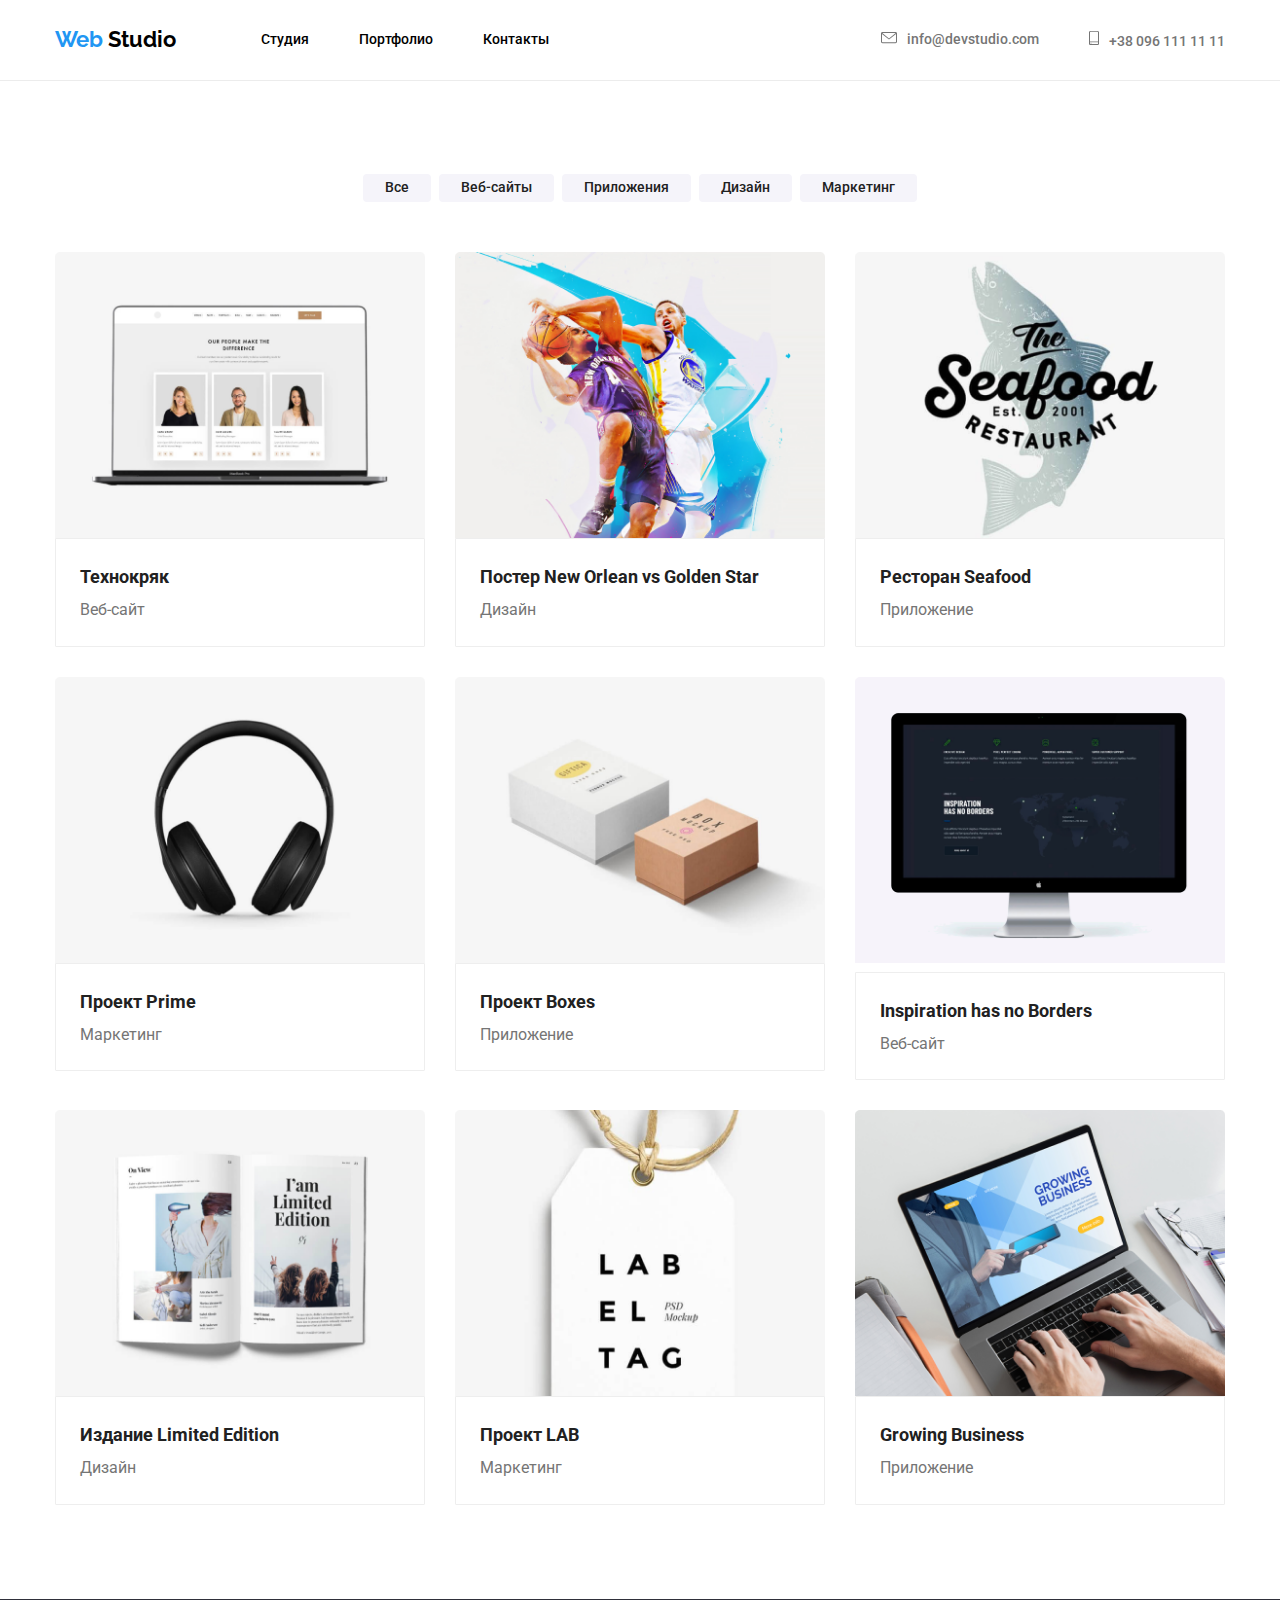
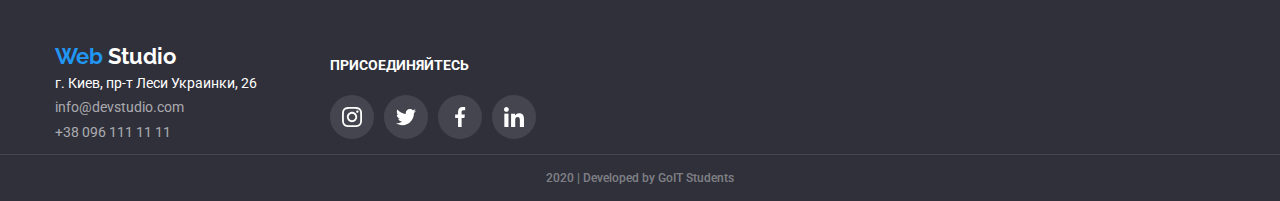
==== portfolio.html @ 13afa0d7 "social icons" ====
<!DOCTYPE html>
<html lang="ru">
  <head>
    <meta charset="UTF-8" />
    <meta name="viewport" content="width=device-width, initial-scale=1.0" />
    <title>Портфолио</title>
    <link
      href="https://fonts.googleapis.com/css2?family=Raleway:wght@700&family=Roboto:wght@400;500;700&display=swap"
      rel="stylesheet"
    />
    <link
      rel="stylesheet"
      href="https://cdnjs.cloudflare.com/ajax/libs/modern-normalize/0.6.0/modern-normalize.min.css"
    />
    <link rel="stylesheet" href="./css/styles.css" />
  </head>
  <body>
    <!--шапка-->
    <header class="page-header">
      <div class="container main-nav">
        <nav class="site-nav">
          <a href="./index.html" class="logo header"
            ><span class="logo-head">Web</span> <span>Studio</span></a
          >
          <ul class="site-nav list">
            <li class="nav-item">
              <a href="./index.html" class="link">Студия</a>
            </li>
            <li class="nav-item">
              <a href="./portfolio.html" class="link current">Портфолио</a>
            </li>
            <li class="nav-item"><a href="" class="link">Контакты</a></li>
          </ul>
        </nav>
        <div class="contact-nav list">
          <a href="mailto:info@devstudio.com" class="contacts icon-mail"
            >info@devstudio.com</a
          >
          <a href="tel:380961111111" class="contacts icon-tel"
            >+38 096 111 11 11</a
          >
        </div>
      </div>
    </header>
    <!--перелік послуг-->
    <section class="filter container">
      <h2 class="filter-title">перечень</h2>
      <ul class="filter-list">
        <li class="filter-item">
          <button type="button" class="filter-button">Все</button>
        </li>
        <li class="filter-item">
          <button type="button" class="filter-button">Веб-сайты</button>
        </li>
        <li class="filter-item">
          <button type="button" class="filter-button">Приложения</button>
        </li>
        <li class="filter-item">
          <button type="button" class="filter-button">Дизайн</button>
        </li>
        <li class="filter-item">
          <button type="button" class="filter-button">Маркетинг</button>
        </li>
      </ul>
    </section>

    <section class="projects container">
      <h2 class="section-title">Проекти</h2>
      <ul class="projects-list">
        <li class="project-element">
          <a href="" class="projects-link">
            <img
              class="card-image"
              src="./images/examples/tehno.png"
              width="370"
            />
            <div class="card-content">
              <h3 class="projects-title">Технокряк</h3>
              <!--<p class="projects-description">
            Технокряк это современная площадка распространения коронавируса.
            Компании используют эту платформу для цифрового шпионажа и атак на
            защищённые сервера конкурентов.
           </p>-->
              <p class="projects-text">Веб-сайт</p>
            </div>
          </a>
        </li>
        <li class="project-element">
          <img
            class="card-image"
            src="./images/examples/poster.png"
            width="370"
          />
          <div class="card-content">
            <h3 class="projects-title">Постер New Orlean vs Golden Star</h3>
            <!--<p class="projects-description">
            Технокряк это современная площадка распространения коронавируса.
            Компании используют эту платформу для цифрового шпионажа и атак на
            защищённые сервера конкурентов.
           </p>-->
            <p class="projects-text">Дизайн</p>
          </div>
        </li>
        <li class="project-element">
          <img
            class="card-image"
            src="./images/examples/seafood.png"
            width="370"
          />
          <div class="card-content">
            <h3 class="projects-title">Ресторан Seafood</h3>
            <!--<p class="projects-description">
            Технокряк это современная площадка распространения коронавируса.
            Компании используют эту платформу для цифрового шпионажа и атак на
            защищённые сервера конкурентов.
           </p>-->
            <p class="projects-text">Приложение</p>
          </div>
        </li>
        <li class="project-element">
          <img
            class="card-image"
            src="./images/examples/prime.png"
            width="370"
          />
          <div class="card-content">
            <h3 class="projects-title">Проект Prime</h3>
            <!--<p class="projects-description">
            Технокряк это современная площадка распространения коронавируса.
            Компании используют эту платформу для цифрового шпионажа и атак на
            защищённые сервера конкурентов.
           </p>-->
            <p class="projects-text">Маркетинг</p>
          </div>
        </li>
        <li class="project-element">
          <img
            class="card-image"
            src="./images/examples/boxes.png"
            width="370"
          />
          <div class="card-content">
            <h3 class="projects-title">Проект Boxes</h3>
            <!--<p class="projects-description">
            Технокряк это современная площадка распространения коронавируса.
            Компании используют эту платформу для цифрового шпионажа и атак на
            защищённые сервера конкурентов.
          </p>-->
            <p class="projects-text">Приложение</p>
          </div>
        </li>
        <li class="project-element">
          <img src="./images/examples/inspiration.png" width="370" />
          <div class="card-content">
            <h3 class="projects-title">Inspiration has no Borders</h3>
            <!--<p class="projects-description">
            Технокряк это современная площадка распространения коронавируса.
            Компании используют эту платформу для цифрового шпионажа и атак на
            защищённые сервера конкурентов.
           </p>-->
            <p class="projects-text">Веб-сайт</p>
          </div>
        </li>
        <li class="project-element">
          <img
            class="card-image"
            src="./images/examples/limitededition.png"
            width="370"
          />
          <div class="card-content">
            <h3 class="projects-title">Издание Limited Edition</h3>
            <!--<p class="projects-description">
            Технокряк это современная площадка распространения коронавируса.
            Компании используют эту платформу для цифрового шпионажа и атак на
            защищённые сервера конкурентов.
           </p>-->
            <p class="projects-text">Дизайн</p>
          </div>
        </li>
        <li class="project-element">
          <img class="card-image" src="./images/examples/LAB.png" width="370" />
          <div class="card-content">
            <h3 class="projects-title">Проект LAB</h3>
            <!--<p class="projects-description">
            Технокряк это современная площадка распространения коронавируса.
            Компании используют эту платформу для цифрового шпионажа и атак на
            защищённые сервера конкурентов.
           </p>-->
            <p class="projects-text">Маркетинг</p>
          </div>
        </li>
        <li class="project-element">
          <img
            class="card-image"
            src="./images/examples/growingbusiness.png"
            width="370"
          />
          <div class="card-content">
            <h3 class="projects-title">Growing Business</h3>
            <!--<p class="projects-description">
            Технокряк это современная площадка распространения коронавируса.
            Компании используют эту платформу для цифрового шпионажа и атак на
            защищённые сервера конкурентов.
           </p>-->
            <p class="projects-text">Приложение</p>
          </div>
        </li>
      </ul>
    </section>

    <!--футер-->
    <footer class="footer">
      <div class="footer-wrapper container">
        <div class="contacts-footer">
          <a href="./index.html" class="logo footer"
            ><span class="logo-web">Web</span>
            <span class="logo-studio">Studio</span></a
          >
          <address class="adress-list">
            г. Киев, пр-т Леси Украинки, 26 <br />
            <a href="mailto:info@devstudio.com" class="contacts-footer"
              >info@devstudio.com</a
            ><br />
            <a href="tel:380961111111" class="contacts-footer"
              >+38 096 111 11 11</a
            >
          </address>
        </div>

        <div class="footer-social">
          <p class="adress-text">присоединяйтесь</p>
          <ul class="footer-link">
            <li class="footer-item">
              <a href="" class="footer-picture footer-instagram"></a>
            </li>
            <li class="footer-item">
              <a href="" class="footer-picture footer-twitter"></a>
            </li>
            <li class="footer-item">
              <a href="" class="footer-picture footer-facebook"></a>
            </li>
            <li class="footer-item">
              <a href="" class="footer-picture footer-linkedin"></a>
            </li>
          </ul>
        </div>
      </div>
      <p class="copyright">2020 | Developed by GoIT Students</p>
    </footer>
  </body>
</html>
---- css/styles.css ----
:root {
  --primary-text-color: #757575;
  --title-text-color: #212121;
  --accent-color: #2196f3;
  --footer-color: #ffffff;
}

.html {
  box-sizing: border-box;
}

*,
*::after,
*::before {
  box-sizing: inherit;
}

/*body styles*/

body {
  background-color: #ffffff;
  color: var(--primary-text-color);
  font-family: Roboto, sans-serif;
  margin: 0;
}

.img {
  display: block;
  max-width: 100%;
  height: auto;
}

.page-header {
  border-bottom: 1px solid #ececec;
  margin: 0;
}

.main-nav {
  display: flex;
  align-items: center;
  justify-content: space-between;
}

/*container*/
.container {
  margin: 0 auto;
  width: 1170px;
  padding-left: 15px;
  padding-right: 15px;
}

/*logo styles*/

.logo {
  color: #000000;
  font-family: Raleway, sans-serif;
  font-style: normal;
  font-weight: 700;
  font-size: 26px;
  line-height: 1.19;
}

.logo,
header {
  font-size: 26px;
  line-height: 1.19;
  margin-right: 85px;
}

.logo-head {
  color: var(--accent-color);
}

.logo:hover {
  color: var(--accent-color);
}

.list {
  list-style: none;
  margin-top: 0px;
  margin-bottom: 0px;
}

/*site nav*/

.site-nav {
  display: flex;
  align-items: center;
}

.site-nav .nav-item {
  margin-right: 50px;
}

.site-nav .nav-item:last-child {
  margin-right: 0px;
}

.site-nav .link {
  display: block;
  color: #000000;
  font-weight: 500;
  font-size: 14px;
  line-height: 1.14;
}

.link {
  padding-top: 32px;
  padding-bottom: 32px;
}

.site-nav .link:hover,
.site-nav .link:focus {
  color: var(--accent-color);
}

/*contacts*/

.contact-nav {
  display: flex;
  margin-left: auto;
}

.contacts {
  margin-right: 50px;
}

.contact-nav .list {
  color: var(--primary-text-color);
  font-weight: 500;
  font-size: 14px;
  line-height: 1.14;
}

.link .weblink {
  display: block;
}

.contact-nav list:hover,
.contact-nav list:focus {
  color: var(--accent-color);
}

a {
  text-decoration: none;
}

.contacts {
  margin-right: 50px;
  color: var(--primary-text-color);
  font-weight: 500;
  font-size: 14px;
  line-height: 1.14;
}

.contacts:last-child {
  margin: 0;
}

.contacts:focus,
.contacts:hover {
  color: var(--accent-color);
}

.icon-mail::before {
  display: inline-block;
  content: "";
  width: 16px;
  height: 12px;
  background-image: url("../images/icons/mail.svg");
  block-size: contain;
  background-repeat: no-repeat;
  background-position: center;
  background-color: #ffffff;
  margin-right: 10px;
}

.icon-tel::before {
  display: inline-block;
  content: "";
  width: 10px;
  height: 14.94px;
  background-image: url("../images/icons/smartphone.svg");
  block-size: contain;
  background-repeat: no-repeat;
  background-position: center;
  background-color: #ffffff;
  margin-right: 10px;
}

/*hero*/

.hero {
  text-align: center;
}

.overlay {
  max-width: 1600px;
  height: 600px;
  margin-left: auto;
  margin-right: auto;
  background-image: linear-gradient(
      to right,
      rgba(47, 48, 58, 0.8),
      rgba(47, 48, 58, 0.8)
    ),
    url("../images/Headerimg.jpg");
  background-repeat: no-repeat;
  background-size: cover;
  background-position: center;
}

.hero-title {
  margin-top: 0;
  margin-bottom: 30px;
  padding-top: 200px;
  color: var(--footer-color);
  font-weight: 900;
  font-size: 44px;
  line-height: 1.36;
  text-align: center;
  text-transform: uppercase;
}

.button-order {
  display: inline-block;
  border-radius: 4px;
  border: transparent;
  padding: 10px 32px;
  width: 200px;
  text-align: center;
  background: var(--accent-color);
  color: var(--footer-color);
}

/*section*/

.section-title {
  color: var(--title-text-color);
  font-weight: 700;
  font-size: 36px;
  line-height: 1.16;
  text-align: center;
}

/*feature list*/

.features {
  padding-top: 94px;
  padding-bottom: 94px;
}

.feature-title {
  display: none;
}

.features-list {
  display: flex;
  align-items: center;
  padding-left: 0px;
  margin-top: 0;
  margin-bottom: 0;
}

.features-list {
  list-style: none;
}

.features-block {
  display: block;
}

.features-block::before {
  display: block;
  content: "";
  width: 270px;
  height: 120px;
  block-size: contain;
  background-repeat: no-repeat;
  background-position: center;
  background-color: #f5f4fa;
  margin-right: 30px;
  margin-bottom: 30px;
}

.features-block:nth-child(1)::before {
  background-image: url("../images/icons/antena.svg");
}

.features-block:nth-child(2)::before {
  background-image: url("../images/icons/clock\ 1.svg");
}

.features-block:nth-child(3)::before {
  background-image: url("../images/icons/diagram\ 1.svg");
}

.features-block:nth-child(4)::before {
  background-image: url("../images/icons/astronaut\ 1.svg");
}

.features-block:last-child {
  margin: 0;
}

.features-title {
  margin: 0px;
  margin-bottom: 10px;
  color: var(--title-text-color);
  font-weight: 700;
  font-size: 14px;
  line-height: 1.14;
  text-transform: uppercase;
}

.features-text {
  margin-top: 0;
  margin-bottom: 0;
  width: 270px;
  font: inherit;
  font-weight: 400;
  font-size: 14px;
  line-height: 1.7;
  letter-spacing: 0.03em;
}

.title-picture {
  width: 270px;
  margin-bottom: 30px;
  background-color: #f5f4fa;
  color: var(--title-text-color);
}

/*work*/

.work {
  padding-bottom: 94px;
}

.section-title {
  margin-top: 0px;
  margin-bottom: 50px;
}

.list {
  display: flex;
  align-items: center;
  padding-left: 0;
  padding-right: 0;
}

.work-item {
  margin-right: 30px;
}

.work-item:last-child {
  margin-right: 0;
}

.work-picture {
  width: 370px;
}

.work-title {
  margin-top: 27px;
  margin-bottom: 27px;
  text-transform: uppercase;
  color: var(--footer-color);
  font-weight: 700;
  font-size: 14px;
  line-height: 1.14;
  text-align: center;
}

/*team*/

.team-section {
  background: #f5f4fa;
  padding-top: 94px;
  padding-bottom: 94px;
}

.person {
  width: 270px;
  margin-right: 30px;
  box-shadow: 0px 2px 1px rgba(0, 0, 0, 0.2), 0px 1px 1px rgba(0, 0, 0, 0.14),
    0px 1px 3px rgba(0, 0, 0, 0.12);
  border-radius: 0px 0px 4px 4px;
}

.person:last-child {
  margin-right: 0;
}

.section-title {
  margin-top: 0px;
  margin-bottom: 0px;
}

.title-picture::before {
  display: inline-block;
  content: "";
  width: 44px;
  height: 44px;
  background-size: 20px;
  background-repeat: no-repeat;
  background-position: center;
  border: #ffffff;
  border-radius: 50%;
}

.icon-instagram::before {
  background-image: url("../images/sm/instagram\ 2.svg");
}

.icon-twitter::before {
  background-image: url("../images/sm/twitter\ 1.svg");
}

.icon-facebook::before {
  background-image: url("../images/sm/facebook\ 1.svg");
}

.icon-linkedin::before {
  background-image: url("../images/sm/linkedin\ 1.svg");
}

.team-picture {
  width: 270px;
  margin-bottom: 30px;
}

.team-list {
  display: flex;
  align-items: center;
  padding-left: 0;
}

.team-list,
.team-title {
  margin-top: 0px;
  margin-bottom: 0px;
  color: var(--title-text-color);
  font-weight: 500;
  font-size: 16px;
  line-height: 1.18;
  text-align: center;
}

.team-title {
  justify-content: center;
  margin-bottom: 10px;
}

.team-list,
.team-text {
  margin-top: 0px;
  margin-bottom: 0px;
  list-style: none;
  color: var(--primary-text-color);
  font-size: 16px;
  line-height: 1.18;
}

.team-text {
  font-weight: normal;
  margin-bottom: 24px;
}

.social-list {
  list-style: none;
  display: flex;
  justify-content: center;
  padding-left: 0;
  margin-bottom: 24px;
}

.social-item {
  margin-right: 10px;
}

.social-item:last-child {
  margin-right: 0;
}

.media-title:hover,
.media-title:focus {
  color: var(--accent-color);
}

/*постійні*/

.customers-section {
  padding-top: 94px;
  padding-bottom: 94px;
}

.section-title {
  margin-bottom: 50px;
}

.customers-list {
  display: flex;
  flex-wrap: wrap;
  margin: 0;
  padding: 0;
  justify-content: center;
  align-items: center;
}

.customers-logo {
  display: flex;
  flex-wrap: wrap;
  align-items: center;
  justify-content: space-around;
  margin-right: 30px;
}

.customers-logo:first-child {
  margin-left: 0;
}

.customers-logo:last-child {
  margin-right: 0;
}

.customers-logo {
  width: 170px;
  height: 90px;
  background-color: #ffffff;
  border: 1px solid #afb1b8;
  border-radius: 4px;
  box-sizing: border-box;
  border-radius: 4px;
}

.customers-list {
  list-style: none;
}

.company-logo {
  width: 44, 27px;
  height: 49, 23px;
  background-color: #f5f4fa;
  color: var(--title-text-color);
}

.company-logo:hover,
.company-logo:focus {
  background-color: var(--accent-color);
  color: var(--footer-color);
}

/*portfolio filter*/

.filter {
  margin-top: 93px;
  margin-bottom: 0px;
}

.filter-title {
  display: none;
}

.filter-list {
  display: flex;
  flex-wrap: wrap;
  align-items: center;
  justify-content: center;
  margin-top: 0px;
  margin-bottom: 0px;
  padding-left: 0;
  list-style: none;
  font-family: inherit;
}

.filter-item {
  margin-right: 8px;
}

.filter-item:last-child {
  margin-right: 0;
}

.button {
  text-transform: none;
}

.filter-button {
  display: inline-block;
  background-color: #f5f4fa;
  color: var(--title-text-color);
  padding: 6px 22px;
  border-radius: 4px;
  border-style: none;

  font-family: inherit;
  font-style: normal;
  color: var(--title-text-color);
  font-weight: 500;
  font-size: 14px;
  line-height: 1.14;
}

.social-networks:hover,
.social-networks:focus {
  color: var(--accent-color);
}

.filter-button:hover,
.filter-button:focus {
  background-color: var(--accent-color);
  color: var(--footer-color);
}

.accent:hover,
.accent:focus {
  color: var(--accent-color);
}

/*portfolio-projects*/

.projects {
  margin-top: 50px;
  padding-bottom: 94px;
}

.section-title {
  color: var(--title-text-color);
  font-weight: 700;
  font-size: 36px;
  line-height: 1.16;
  display: none;
}

.projects-list {
  list-style: none;
  padding: 0;
}

.projects-list {
  display: flex;
  flex-wrap: wrap;
}

.project-element {
  overflow: hidden;
  box-sizing: border-box;
  margin-bottom: 30px;
  width: 370px;
  margin-right: 30px;
}

.project-element:nth-child(3n) {
  margin-right: 0;
}

.project-element:nth-last-child(-n + 3) {
  margin-bottom: 0;
}

.projects-link {
  text-decoration: none;
  display: block;
}

.card-content {
  box-sizing: border-box;
  padding-left: 24px;
  padding-right: 24px;
  padding-top: 20px;
  padding-bottom: 20px;
  border: 1px solid #eeeeee;
  border-bottom-left-radius: 1px;
  border-bottom-right-radius: 1px;
}

.card-image {
  display: block;
}

.projects-list,
.projects-title {
  margin-top: 0px;
  color: var(--title-text-color);
  font-weight: 700;
  font-size: 18px;
  line-height: 2;
}

.projects-title,
.card-content {
  margin: 0;
}

.projects-list,
.projects-text {
  margin-top: 0px;
  margin-bottom: 0px;
  color: var(--primary-text-color);
  font-weight: 400;
  font-size: 16px;
  line-height: 1.9;
}

.projects-list,
.projects-description {
  margin-top: 0px;
  margin-bottom: 0px;
  font-weight: 400;
  color: var(--footer-color);
  font-size: 18px;
  line-height: 1.6;
}

/*footer*/

.footer {
  padding-top: 45px;
  background-color: #2f303a;
  color: var(--footer-color);
  font-style: normal;
}

.footer-wrapper {
  display: flex;
}

/*footer logo*/

.logo,
footer {
  font-weight: 700;
  font-size: 22px;
  line-height: 1.18;
  padding-top: 0;
}

.logo-studio {
  color: var(--footer-color);
}

.logo-web {
  color: var(--accent-color);
}

/*footer address*/

.address {
  font-style: normal;
}

.adress-list {
  font-weight: 400;
  font-size: 14px;
  line-height: 24px;
  font-style: normal;
  color: var(--footer-color);
}

/*footer contacts and address*/

.contacts-footer {
  padding-bottom: 9px;
  color: rgba(255, 255, 255, 0.6);
  font-weight: normal;
  font-size: 14px;
  line-height: 1.7;
}

.contacts-footer:hover,
.contacts-footer:focus {
  color: var(--accent-color);
}

.adress-text {
  font-weight: 700;
  font-size: 14px;
  line-height: 1.14;
  text-transform: uppercase;

  margin-left: 0;
  margin-right: 0;
  margin-bottom: 21px;
}

.footer-social {
  display: block;
  text-align: left;
  margin-left: 69px;
}

.footer-link {
  display: flex;
  list-style: none;
  padding: 0;
  margin-top: 20px;
  margin-bottom: 0;
  justify-content: center;
}

.footer-picture::before {
  display: inline-block;
  content: "";
  width: 44px;
  height: 44px;
  background-size: 20px;
  background-repeat: no-repeat;
  background-position: center;
  border-radius: 50%;
  background-color: rgba(255, 255, 255, 0.1);
}

.footer-instagram::before {
  background-image: url("../images/footer-icons/instagram\ 2.svg");
}

.footer-twitter::before {
  background-image: url("../images/footer-icons/twitter\ 1.svg");
}

.footer-facebook::before {
  background-image: url("../images/footer-icons/facebook\ 1.svg");
}

.footer-linkedin::before {
  background-image: url("../images/footer-icons/linkedin\ 1.svg");
}

.footer-item {
  margin-right: 10px;
}

.footer-item:last-child {
  margin-right: 0;
}

.copyright {
  margin: 0;
  border-top: 1px solid rgba(255, 255, 255, 0.1);
  padding: 20px 0;
  text-align: center;

  font-family: inherit;
  font-weight: 500;
  font-size: 12px;
  line-height: 0.5;
  color: rgba(255, 255, 255, 0.4);
}
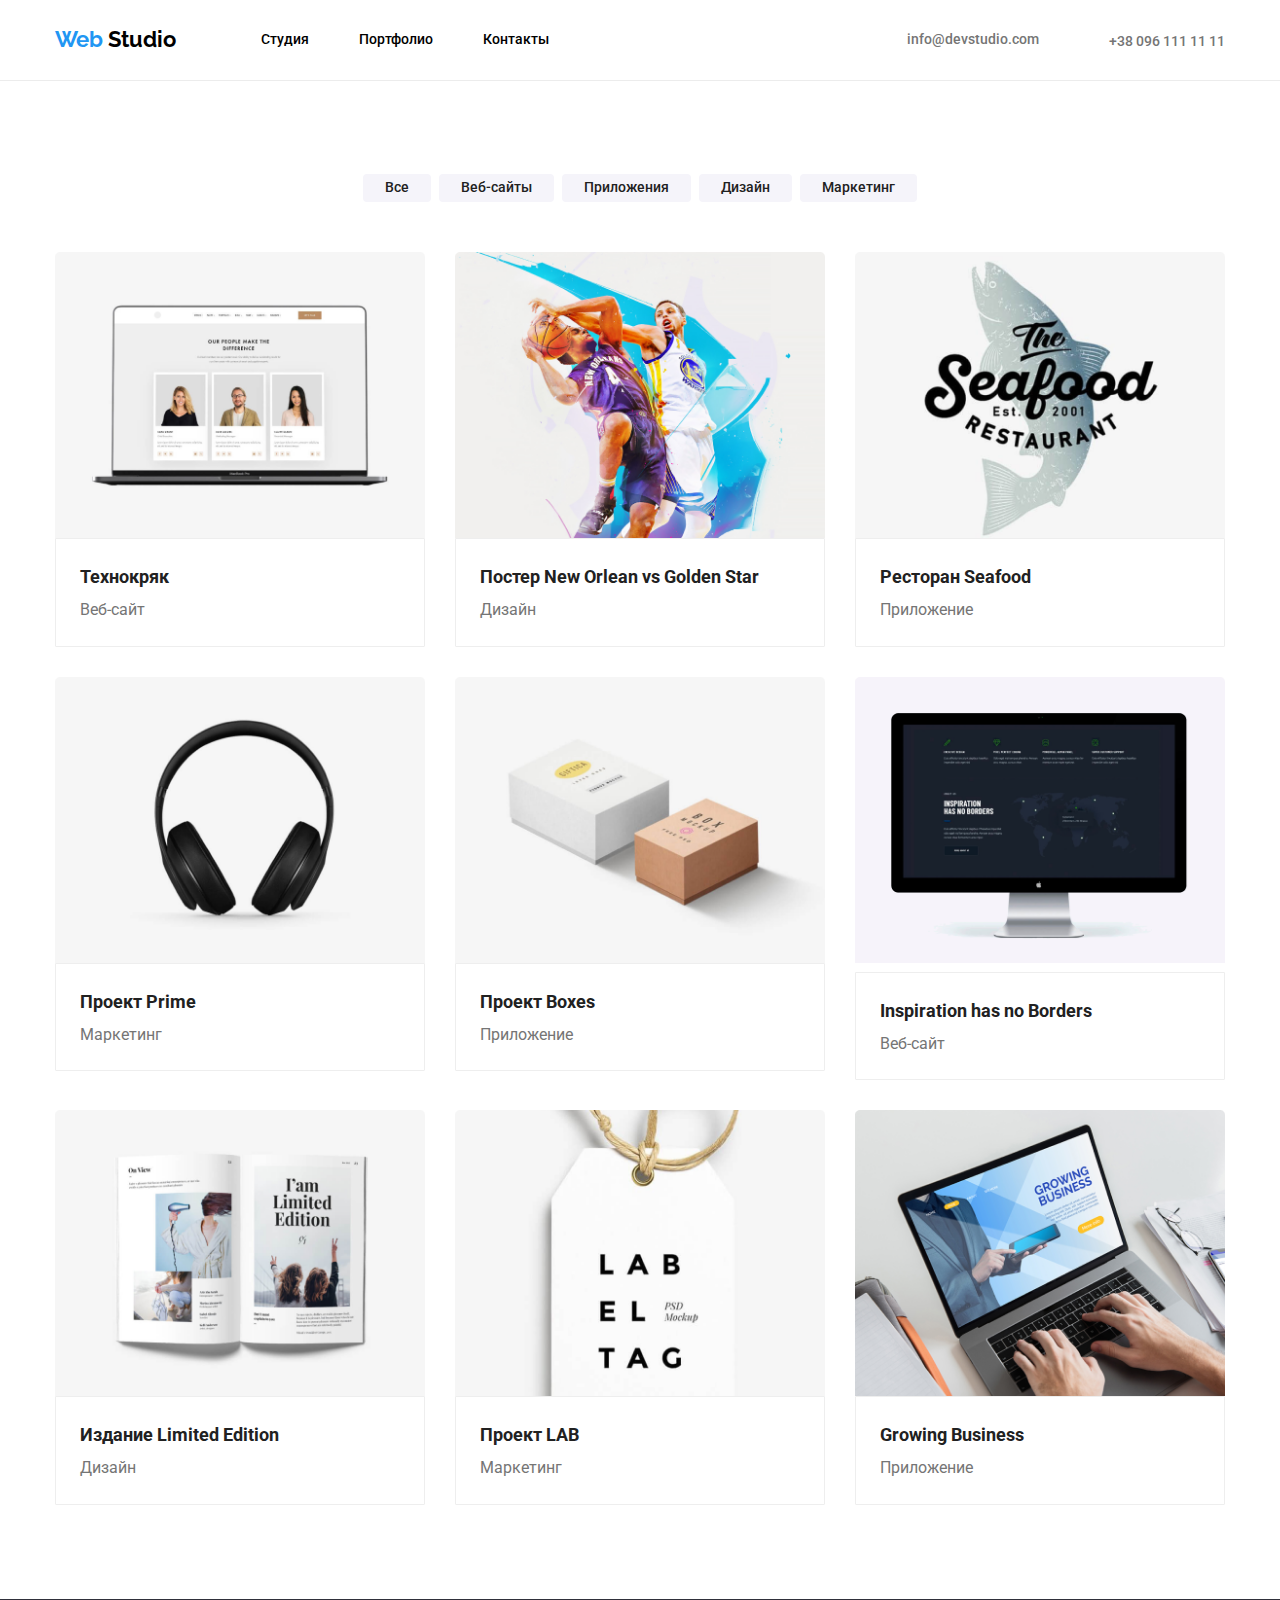
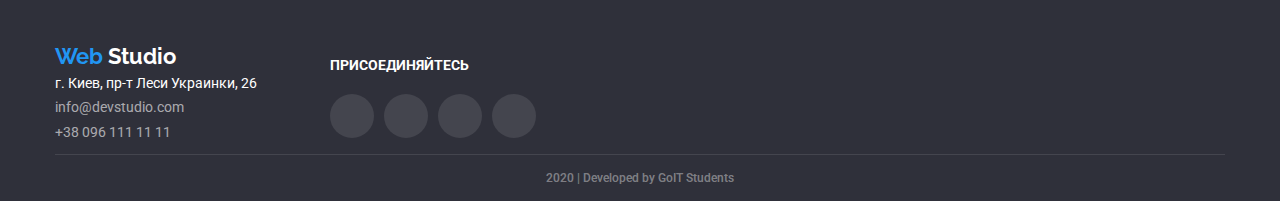
==== commit d935cc71: "svg icons" ====
--- a/portfolio.html
+++ b/portfolio.html
@@ -231,7 +231,8 @@
           <p class="adress-text">присоединяйтесь</p>
           <ul class="footer-link">
             <li class="footer-item">
-              <a href="" class="footer-picture footer-instagram"></a>
+              <a href="" class="footer-picture footer-instagram">
+              </a>
             </li>
             <li class="footer-item">
               <a href="" class="footer-picture footer-twitter"></a>
@@ -245,7 +246,7 @@
           </ul>
         </div>
       </div>
-      <p class="copyright">2020 | Developed by GoIT Students</p>
+      <p class="copyright container">2020 | Developed by GoIT Students</p>
     </footer>
   </body>
 </html>
--- a/css/styles.css
+++ b/css/styles.css
@@ -270,7 +270,13 @@
   display: block;
 }
 
-.features-block::before {
+.feature-icon {
+  width: 70px;
+  height: 70px;
+  position: center;
+}
+
+/*.features-block::before {
   display: block;
   content: "";
   width: 270px;
@@ -297,7 +303,7 @@
 
 .features-block:nth-child(4)::before {
   background-image: url("../images/icons/astronaut\ 1.svg");
-}
+}*/
 
 .features-block:last-child {
   margin: 0;
@@ -395,34 +401,6 @@
 .section-title {
   margin-top: 0px;
   margin-bottom: 0px;
-}
-
-.title-picture::before {
-  display: inline-block;
-  content: "";
-  width: 44px;
-  height: 44px;
-  background-size: 20px;
-  background-repeat: no-repeat;
-  background-position: center;
-  border: #ffffff;
-  border-radius: 50%;
-}
-
-.icon-instagram::before {
-  background-image: url("../images/sm/instagram\ 2.svg");
-}
-
-.icon-twitter::before {
-  background-image: url("../images/sm/twitter\ 1.svg");
-}
-
-.icon-facebook::before {
-  background-image: url("../images/sm/facebook\ 1.svg");
-}
-
-.icon-linkedin::before {
-  background-image: url("../images/sm/linkedin\ 1.svg");
 }
 
 .team-picture {
@@ -483,9 +461,36 @@
   margin-right: 0;
 }
 
-.media-title:hover,
-.media-title:focus {
-  color: var(--accent-color);
+.actions {
+  display: flex;
+  padding: 0;
+  margin: 0;
+  list-style: none;
+}
+
+.title-picture {
+  display: inline-block;
+  content: "";
+  width: 44px;
+  height: 44px;
+  border: #ffffff;
+  border-radius: 50%;
+  margin: 0;
+}
+
+.title-picture:hover {
+  background-color: var(--accent-color);
+}
+
+.team-icons {
+  width: 20px;
+  height: 20px;
+  fill: #afb1b8;
+  content: center;
+}
+
+.team-icons:hover {
+  fill: #ffffff;
 }
 
 /*постійні*/
@@ -768,10 +773,10 @@
   line-height: 1.7;
 }
 
-.contacts-footer:hover,
+/*.contacts-footer:hover,
 .contacts-footer:focus {
   color: var(--accent-color);
-}
+}*/
 
 .adress-text {
   font-weight: 700;
@@ -781,7 +786,7 @@
 
   margin-left: 0;
   margin-right: 0;
-  margin-bottom: 21px;
+  margin-bottom: 20px;
 }
 
 .footer-social {
@@ -794,39 +799,36 @@
   display: flex;
   list-style: none;
   padding: 0;
-  margin-top: 20px;
-  margin-bottom: 0;
+  margin: 0;
   justify-content: center;
 }
 
-.footer-picture::before {
+.footer-picture:hover {
+  background-color: #2196f3;
+}
+
+.footer-icons {
+  padding: 0;
+  margin: 0;
+  width: 20px;
+  height: 20px;
+  background-repeat: no-repeat;
+  background-position: center;
+  fill: currentColor;
+}
+
+.footer-picture {
   display: inline-block;
   content: "";
   width: 44px;
   height: 44px;
-  background-size: 20px;
+  padding: 0;
   background-repeat: no-repeat;
   background-position: center;
   border-radius: 50%;
   background-color: rgba(255, 255, 255, 0.1);
 }
 
-.footer-instagram::before {
-  background-image: url("../images/footer-icons/instagram\ 2.svg");
-}
-
-.footer-twitter::before {
-  background-image: url("../images/footer-icons/twitter\ 1.svg");
-}
-
-.footer-facebook::before {
-  background-image: url("../images/footer-icons/facebook\ 1.svg");
-}
-
-.footer-linkedin::before {
-  background-image: url("../images/footer-icons/linkedin\ 1.svg");
-}
-
 .footer-item {
   margin-right: 10px;
 }
@@ -835,12 +837,17 @@
   margin-right: 0;
 }
 
+.footer-icon {
+  padding: 0;
+  border: none;
+}
+
 .copyright {
-  margin: 0;
+  margin-left: auto;
+  margin-right: auto;
   border-top: 1px solid rgba(255, 255, 255, 0.1);
   padding: 20px 0;
   text-align: center;
-
   font-family: inherit;
   font-weight: 500;
   font-size: 12px;
